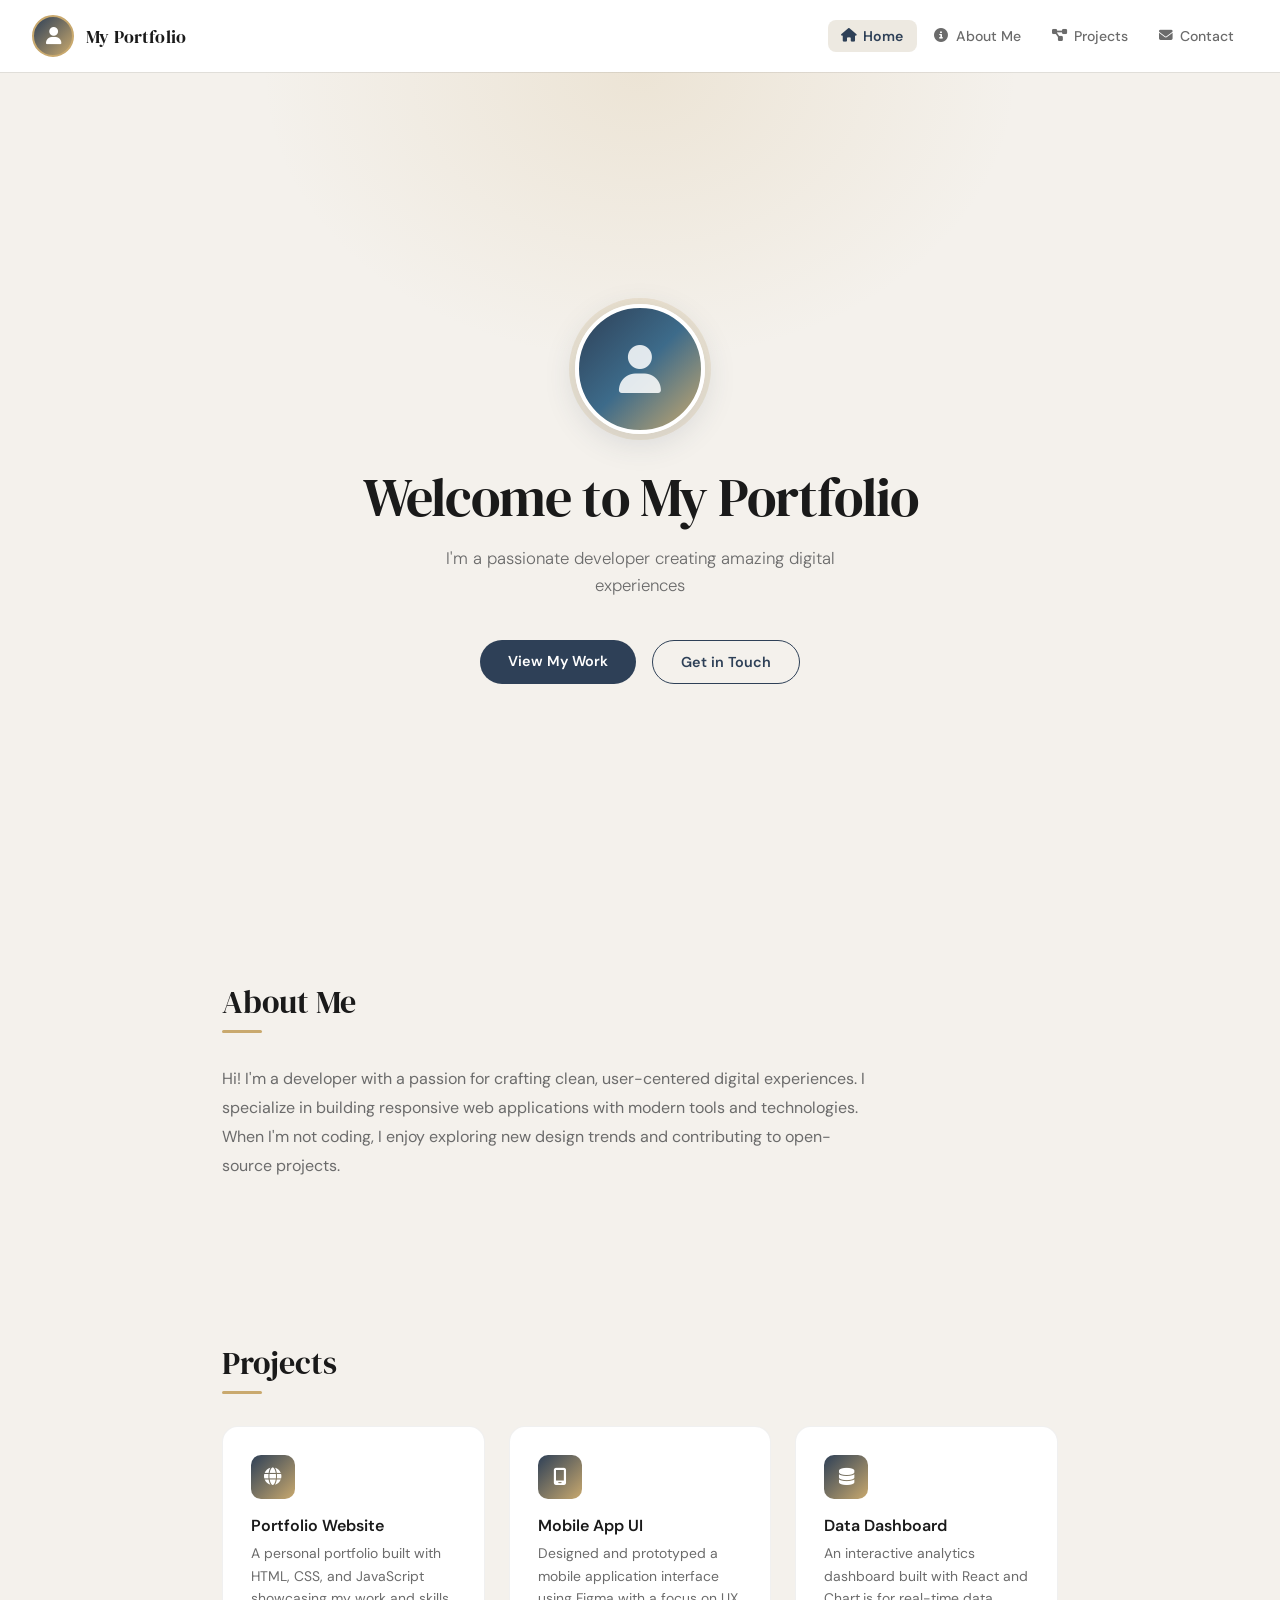
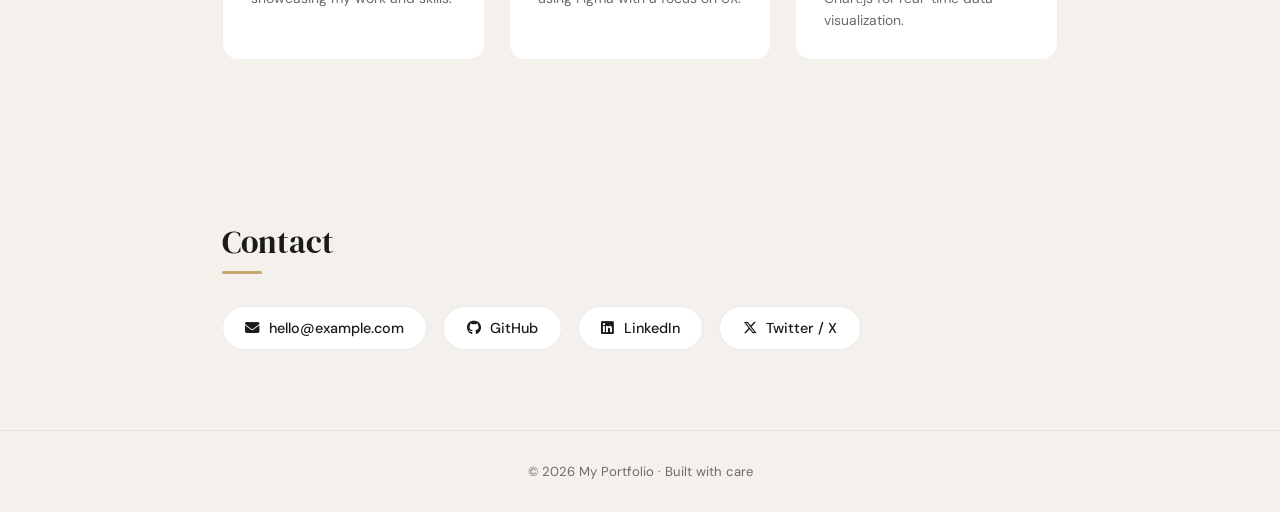
==== Gico/Heropage.html @ b4f10972 "Add files via upload" ====
<!DOCTYPE html>
<html lang="en">
<head>
  <meta charset="UTF-8" />
  <meta name="viewport" content="width=device-width, initial-scale=1.0"/>
  <title>My Portfolio</title>
  <link href="https://fonts.googleapis.com/css2?family=DM+Serif+Display:ital@0;1&family=DM+Sans:wght@300;400;500;600&display=swap" rel="stylesheet"/>
  <link rel="stylesheet" href="https://cdnjs.cloudflare.com/ajax/libs/font-awesome/6.5.0/css/all.min.css"/>
  <link rel="stylesheet" href="style.css"/>
</head>
<body>

  <!-- NAV -->
  <nav>
    <a class="nav-brand" href="#home">
      <div class="nav-avatar-placeholder">
        <i class="fa-solid fa-user"></i>
      </div>
      <span class="nav-brand-name">My Portfolio</span>
    </a>

    <button class="nav-toggle" id="navToggle" aria-label="Toggle menu">
      <i class="fa-solid fa-bars"></i>
    </button>

    <ul class="nav-links" id="navLinks">
      <li><a href="#home" class="active"><i class="fa-solid fa-house"></i> Home</a></li>
      <li><a href="#about"><i class="fa-solid fa-circle-info"></i> About Me</a></li>
      <li><a href="#projects"><i class="fa-solid fa-diagram-project"></i> Projects</a></li>
      <li><a href="#contact"><i class="fa-solid fa-envelope"></i> Contact</a></li>
    </ul>
  </nav>

  <main>
    <!-- HERO -->
    <section class="hero" id="home">
      <div class="hero-avatar-placeholder">
        <i class="fa-solid fa-user"></i>
      </div>
      <h1>Welcome to My Portfolio</h1>
      <p>I'm a passionate developer creating amazing digital experiences</p>
      <div class="hero-cta">
        <a href="#projects" class="btn btn-primary">View My Work</a>
        <a href="#contact" class="btn btn-outline">Get in Touch</a>
      </div>
    </section>

    <!-- ABOUT -->
    <section id="about">
      <h2>About Me</h2>
      <p>
        Hi! I'm a developer with a passion for crafting clean, user-centered digital experiences.
        I specialize in building responsive web applications with modern tools and technologies.
        When I'm not coding, I enjoy exploring new design trends and contributing to open-source projects.
      </p>
    </section>

    <!-- PROJECTS -->
    <section id="projects">
      <h2>Projects</h2>
      <div class="projects-grid">
        <div class="project-card">
          <div class="project-icon"><i class="fa-solid fa-globe"></i></div>
          <h3>Portfolio Website</h3>
          <p>A personal portfolio built with HTML, CSS, and JavaScript showcasing my work and skills.</p>
        </div>
        <div class="project-card">
          <div class="project-icon"><i class="fa-solid fa-mobile-screen"></i></div>
          <h3>Mobile App UI</h3>
          <p>Designed and prototyped a mobile application interface using Figma with a focus on UX.</p>
        </div>
        <div class="project-card">
          <div class="project-icon"><i class="fa-solid fa-database"></i></div>
          <h3>Data Dashboard</h3>
          <p>An interactive analytics dashboard built with React and Chart.js for real-time data visualization.</p>
        </div>
      </div>
    </section>

    <!-- CONTACT -->
    <section id="contact">
      <h2>Contact</h2>
      <div class="contact-links">
        <a class="contact-link" href="mailto:hello@example.com">
          <i class="fa-solid fa-envelope"></i> hello@example.com
        </a>
        <a class="contact-link" href="https://github.com" target="_blank">
          <i class="fa-brands fa-github"></i> GitHub
        </a>
        <a class="contact-link" href="https://linkedin.com" target="_blank">
          <i class="fa-brands fa-linkedin"></i> LinkedIn
        </a>
        <a class="contact-link" href="https://twitter.com" target="_blank">
          <i class="fa-brands fa-x-twitter"></i> Twitter / X
        </a>
      </div>
    </section>
  </main>

  <footer>
    &copy; 2026 My Portfolio · Built with care
  </footer>

  <script src="script.js"></script>
</body>
</html>
---- Gico/style.css ----
*, *::before, *::after { box-sizing: border-box; margin: 0; padding: 0; }

:root {
  --bg: #f4f1ec;
  --bg2: #ede9e1;
  --surface: #ffffff;
  --text: #1a1a1a;
  --muted: #6b6b6b;
  --accent: #2e4057;
  --accent2: #c9a96e;
  --nav-h: 72px;
}

html { scroll-behavior: smooth; }

body {
  font-family: 'DM Sans', sans-serif;
  background: var(--bg);
  color: var(--text);
  min-height: 100vh;
}

/* ── NAV ── */
nav {
  position: fixed;
  top: 0; left: 0; right: 0;
  height: var(--nav-h);
  background: var(--surface);
  box-shadow: 0 1px 0 rgba(0,0,0,.08);
  display: flex;
  align-items: center;
  padding: 0 2rem;
  z-index: 100;
  gap: 1rem;
}

.nav-brand {
  display: flex;
  align-items: center;
  gap: .75rem;
  text-decoration: none;
  flex: 1;
}

.nav-avatar {
  width: 42px;
  height: 42px;
  border-radius: 50%;
  object-fit: cover;
  border: 2px solid var(--accent2);
  background: var(--bg2);
  display: flex;
  align-items: center;
  justify-content: center;
  overflow: hidden;
  flex-shrink: 0;
}

.nav-avatar img {
  width: 100%;
  height: 100%;
  object-fit: cover;
}

.nav-avatar-placeholder {
  width: 42px;
  height: 42px;
  border-radius: 50%;
  border: 2px solid var(--accent2);
  background: linear-gradient(135deg, var(--accent) 0%, var(--accent2) 100%);
  display: flex;
  align-items: center;
  justify-content: center;
  flex-shrink: 0;
}

.nav-avatar-placeholder i {
  color: #fff;
  font-size: 1.1rem;
}

.nav-brand-name {
  font-family: 'DM Serif Display', serif;
  font-size: 1.15rem;
  color: var(--text);
  letter-spacing: .01em;
}

.nav-links {
  display: flex;
  align-items: center;
  gap: .25rem;
  list-style: none;
}

.nav-links a {
  display: flex;
  align-items: center;
  gap: .45rem;
  padding: .45rem .85rem;
  border-radius: 8px;
  text-decoration: none;
  font-size: .88rem;
  font-weight: 500;
  color: var(--muted);
  transition: background .18s, color .18s;
  white-space: nowrap;
}

.nav-links a i { font-size: .85rem; }

.nav-links a:hover,
.nav-links a.active {
  background: var(--bg2);
  color: var(--accent);
}

.nav-links a.active {
  color: var(--accent);
  font-weight: 600;
}

/* hamburger */
.nav-toggle {
  display: none;
  background: none;
  border: none;
  cursor: pointer;
  font-size: 1.3rem;
  color: var(--text);
  padding: .4rem;
}

/* ── HERO ── */
main {
  padding-top: var(--nav-h);
}

.hero {
  min-height: calc(100vh - var(--nav-h));
  display: flex;
  flex-direction: column;
  align-items: center;
  justify-content: center;
  text-align: center;
  padding: 4rem 2rem 3rem;
  background:
    radial-gradient(ellipse 60% 50% at 50% 0%, rgba(201,169,110,.18) 0%, transparent 70%),
    var(--bg);
}

.hero-avatar {
  width: 130px;
  height: 130px;
  border-radius: 50%;
  object-fit: cover;
  border: 4px solid var(--surface);
  box-shadow: 0 8px 32px rgba(46,64,87,.15), 0 0 0 6px rgba(201,169,110,.2);
  margin-bottom: 2rem;
  background: var(--bg2);
  display: flex;
  align-items: center;
  justify-content: center;
  overflow: hidden;
  animation: fadeDown .7s ease both;
}

.hero-avatar img {
  width: 100%;
  height: 100%;
  object-fit: cover;
}

.hero-avatar-placeholder {
  width: 130px;
  height: 130px;
  border-radius: 50%;
  border: 4px solid var(--surface);
  box-shadow: 0 8px 32px rgba(46,64,87,.15), 0 0 0 6px rgba(201,169,110,.2);
  margin-bottom: 2rem;
  background: linear-gradient(135deg, var(--accent) 0%, #3d6b8a 50%, var(--accent2) 100%);
  display: flex;
  align-items: center;
  justify-content: center;
  animation: fadeDown .7s ease both;
  flex-shrink: 0;
}

.hero-avatar-placeholder i {
  font-size: 3rem;
  color: rgba(255,255,255,.85);
}

.hero h1 {
  font-family: 'DM Serif Display', serif;
  font-size: clamp(2rem, 6vw, 3.4rem);
  font-weight: 400;
  color: var(--text);
  line-height: 1.15;
  letter-spacing: -.02em;
  margin-bottom: 1rem;
  animation: fadeUp .7s .15s ease both;
}

.hero p {
  font-size: 1.05rem;
  color: var(--muted);
  font-weight: 300;
  max-width: 420px;
  line-height: 1.65;
  animation: fadeUp .7s .25s ease both;
}

.hero-cta {
  display: flex;
  gap: 1rem;
  margin-top: 2.5rem;
  flex-wrap: wrap;
  justify-content: center;
  animation: fadeUp .7s .35s ease both;
}

.btn {
  padding: .75rem 1.75rem;
  border-radius: 50px;
  font-size: .9rem;
  font-weight: 600;
  cursor: pointer;
  border: none;
  text-decoration: none;
  transition: transform .18s, box-shadow .18s;
}

.btn:hover { transform: translateY(-2px); box-shadow: 0 8px 24px rgba(0,0,0,.12); }

.btn-primary {
  background: var(--accent);
  color: #fff;
}

.btn-outline {
  background: transparent;
  color: var(--accent);
  border: 1.5px solid var(--accent);
}

/* ── SECTIONS ── */
section {
  max-width: 900px;
  margin: 0 auto;
  padding: 5rem 2rem;
}

section h2 {
  font-family: 'DM Serif Display', serif;
  font-size: 2rem;
  font-weight: 400;
  margin-bottom: 2rem;
  position: relative;
  display: inline-block;
}

section h2::after {
  content: '';
  display: block;
  width: 40px;
  height: 3px;
  background: var(--accent2);
  margin-top: .4rem;
  border-radius: 2px;
}

/* About */
#about p {
  font-size: 1rem;
  color: var(--muted);
  line-height: 1.8;
  max-width: 650px;
}

/* Projects */
.projects-grid {
  display: grid;
  grid-template-columns: repeat(auto-fill, minmax(260px, 1fr));
  gap: 1.5rem;
}

.project-card {
  background: var(--surface);
  border-radius: 16px;
  padding: 1.75rem;
  border: 1px solid rgba(0,0,0,.06);
  transition: transform .2s, box-shadow .2s;
  cursor: pointer;
}

.project-card:hover {
  transform: translateY(-4px);
  box-shadow: 0 12px 40px rgba(46,64,87,.1);
}

.project-icon {
  width: 44px;
  height: 44px;
  border-radius: 10px;
  background: linear-gradient(135deg, var(--accent), var(--accent2));
  display: flex;
  align-items: center;
  justify-content: center;
  color: #fff;
  font-size: 1.1rem;
  margin-bottom: 1rem;
}

.project-card h3 {
  font-size: 1rem;
  font-weight: 600;
  margin-bottom: .4rem;
}

.project-card p {
  font-size: .87rem;
  color: var(--muted);
  line-height: 1.6;
}

/* Contact */
.contact-links {
  display: flex;
  flex-wrap: wrap;
  gap: 1rem;
}

.contact-link {
  display: flex;
  align-items: center;
  gap: .6rem;
  padding: .75rem 1.4rem;
  border-radius: 50px;
  background: var(--surface);
  border: 1px solid rgba(0,0,0,.08);
  text-decoration: none;
  color: var(--text);
  font-size: .9rem;
  font-weight: 500;
  transition: background .18s, transform .18s;
}

.contact-link:hover {
  background: var(--accent);
  color: #fff;
  transform: translateY(-2px);
}

.contact-link i { font-size: .9rem; }

/* ── FOOTER ── */
footer {
  text-align: center;
  padding: 2rem;
  font-size: .82rem;
  color: var(--muted);
  border-top: 1px solid rgba(0,0,0,.07);
}

/* ── ANIMATIONS ── */
@keyframes fadeDown {
  from { opacity: 0; transform: translateY(-20px); }
  to   { opacity: 1; transform: translateY(0); }
}

@keyframes fadeUp {
  from { opacity: 0; transform: translateY(20px); }
  to   { opacity: 1; transform: translateY(0); }
}

/* ── RESPONSIVE ── */
@media (max-width: 640px) {
  .nav-toggle { display: block; }
  .nav-links {
    display: none;
    position: absolute;
    top: var(--nav-h);
    left: 0; right: 0;
    background: var(--surface);
    flex-direction: column;
    padding: 1rem;
    box-shadow: 0 8px 20px rgba(0,0,0,.08);
    gap: .1rem;
  }
  .nav-links.open { display: flex; }
  .nav-links a { width: 100%; padding: .7rem 1rem; }
}
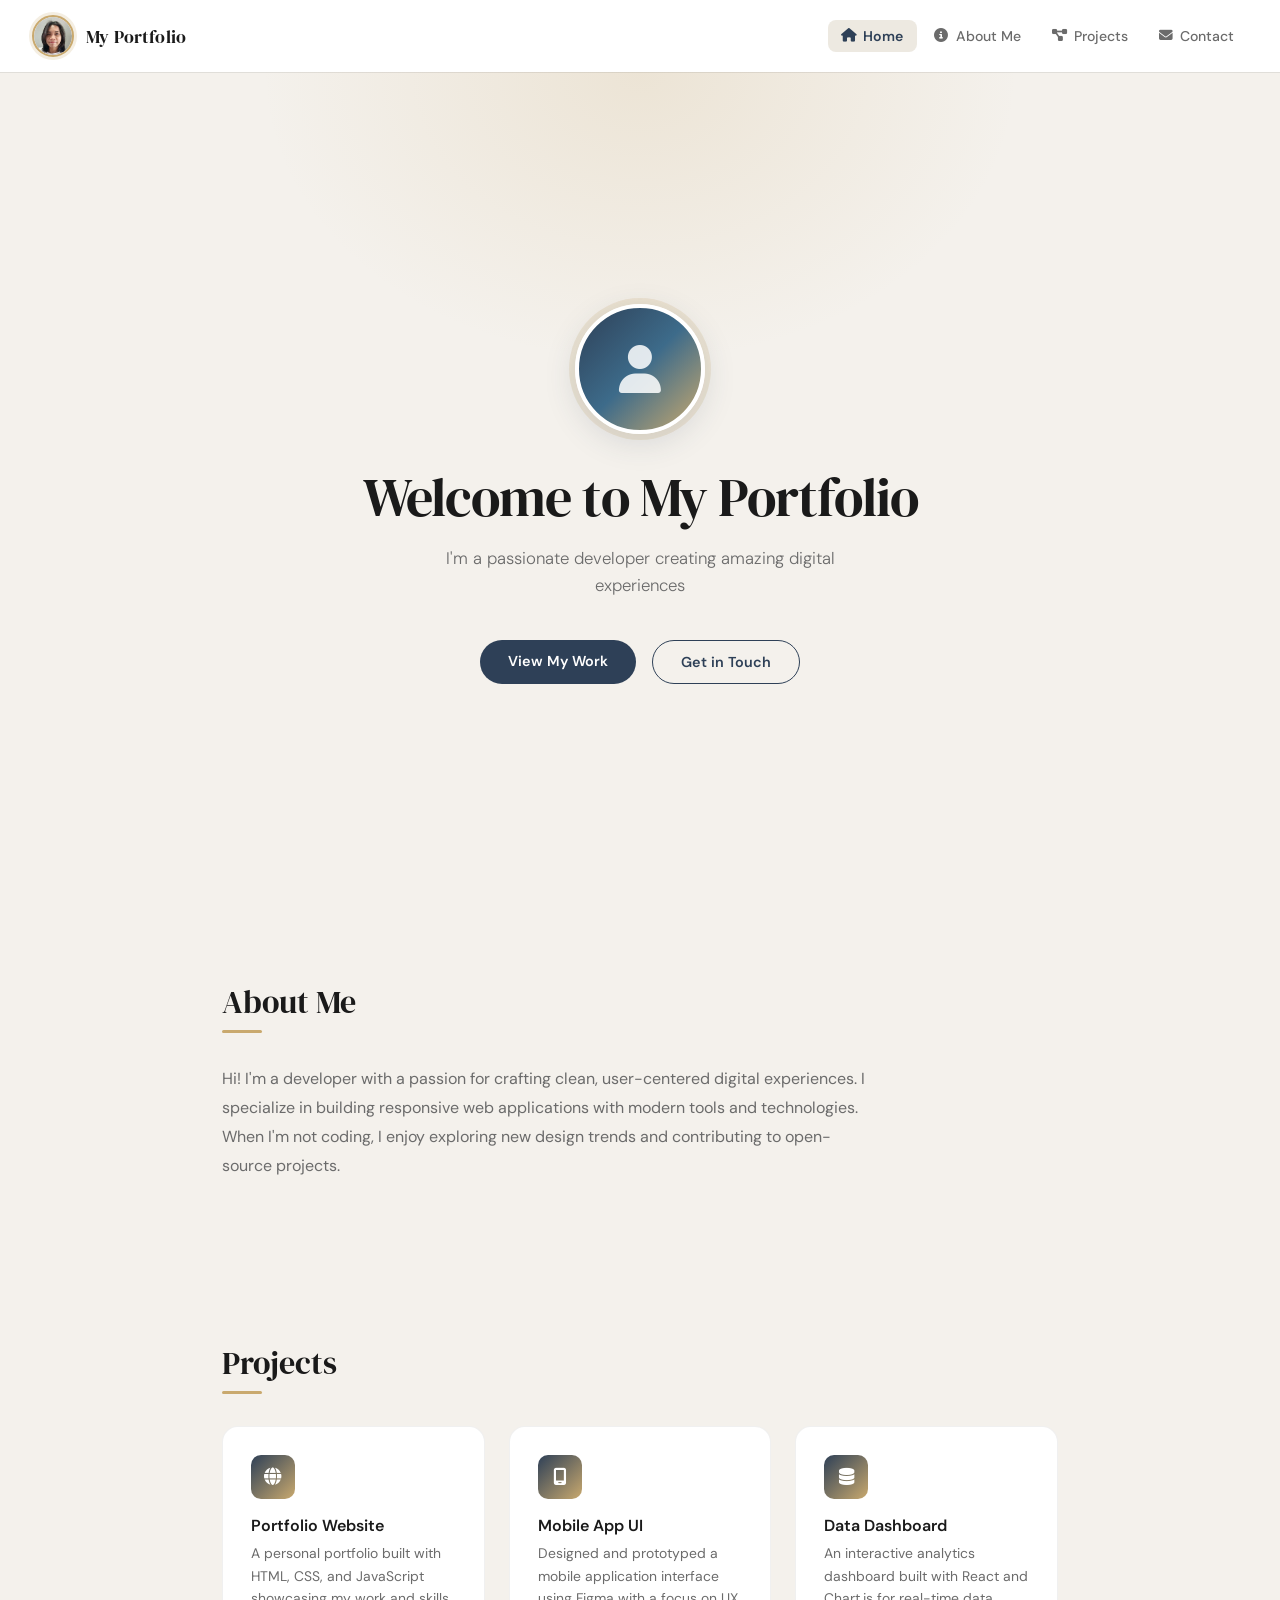
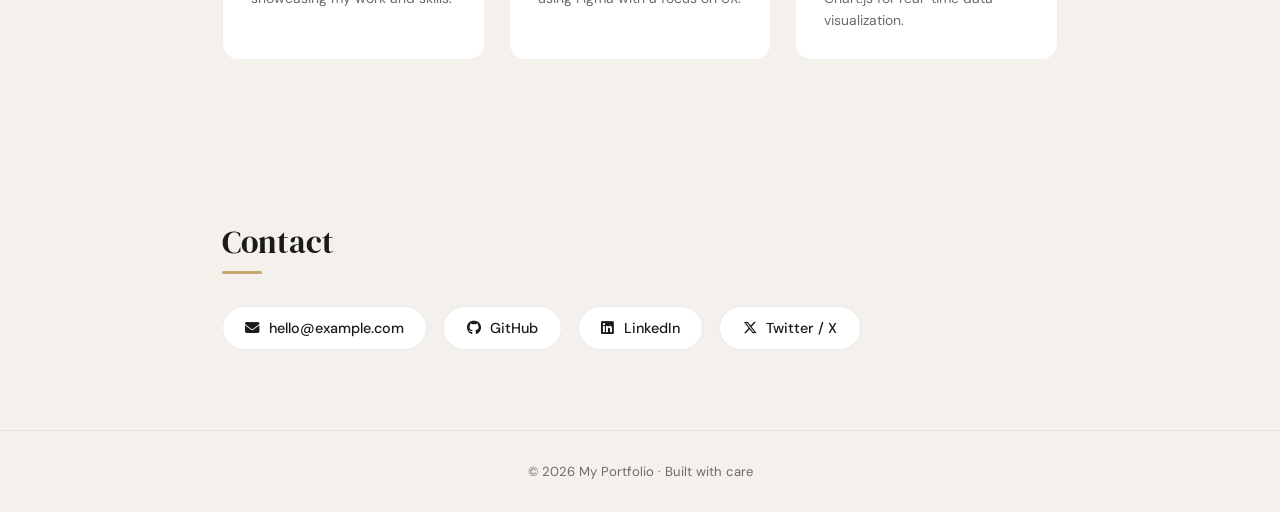
==== commit 3933c2b4: "added a profile pic on navbar" ====
--- a/Gico/Heropage.html
+++ b/Gico/Heropage.html
@@ -13,8 +13,8 @@
   <!-- NAV -->
   <nav>
     <a class="nav-brand" href="#home">
-      <div class="nav-avatar-placeholder">
-        <i class="fa-solid fa-user"></i>
+      <div class="nav-avatar">
+        <img src="gico.jpg" alt="profile_photo">
       </div>
       <span class="nav-brand-name">My Portfolio</span>
     </a>
--- a/Gico/style.css
+++ b/Gico/style.css
@@ -46,20 +46,22 @@
   width: 42px;
   height: 42px;
   border-radius: 50%;
-  object-fit: cover;
-  border: 2px solid var(--accent2);
+  border: 2.5px solid var(--accent2);
   background: var(--bg2);
   display: flex;
   align-items: center;
   justify-content: center;
   overflow: hidden;
   flex-shrink: 0;
+  box-shadow: 0 0 0 3px rgba(201,169,110,.2);
 }
 
 .nav-avatar img {
   width: 100%;
   height: 100%;
   object-fit: cover;
+  display: block;
+  border-radius: 50%;
 }
 
 .nav-avatar-placeholder {
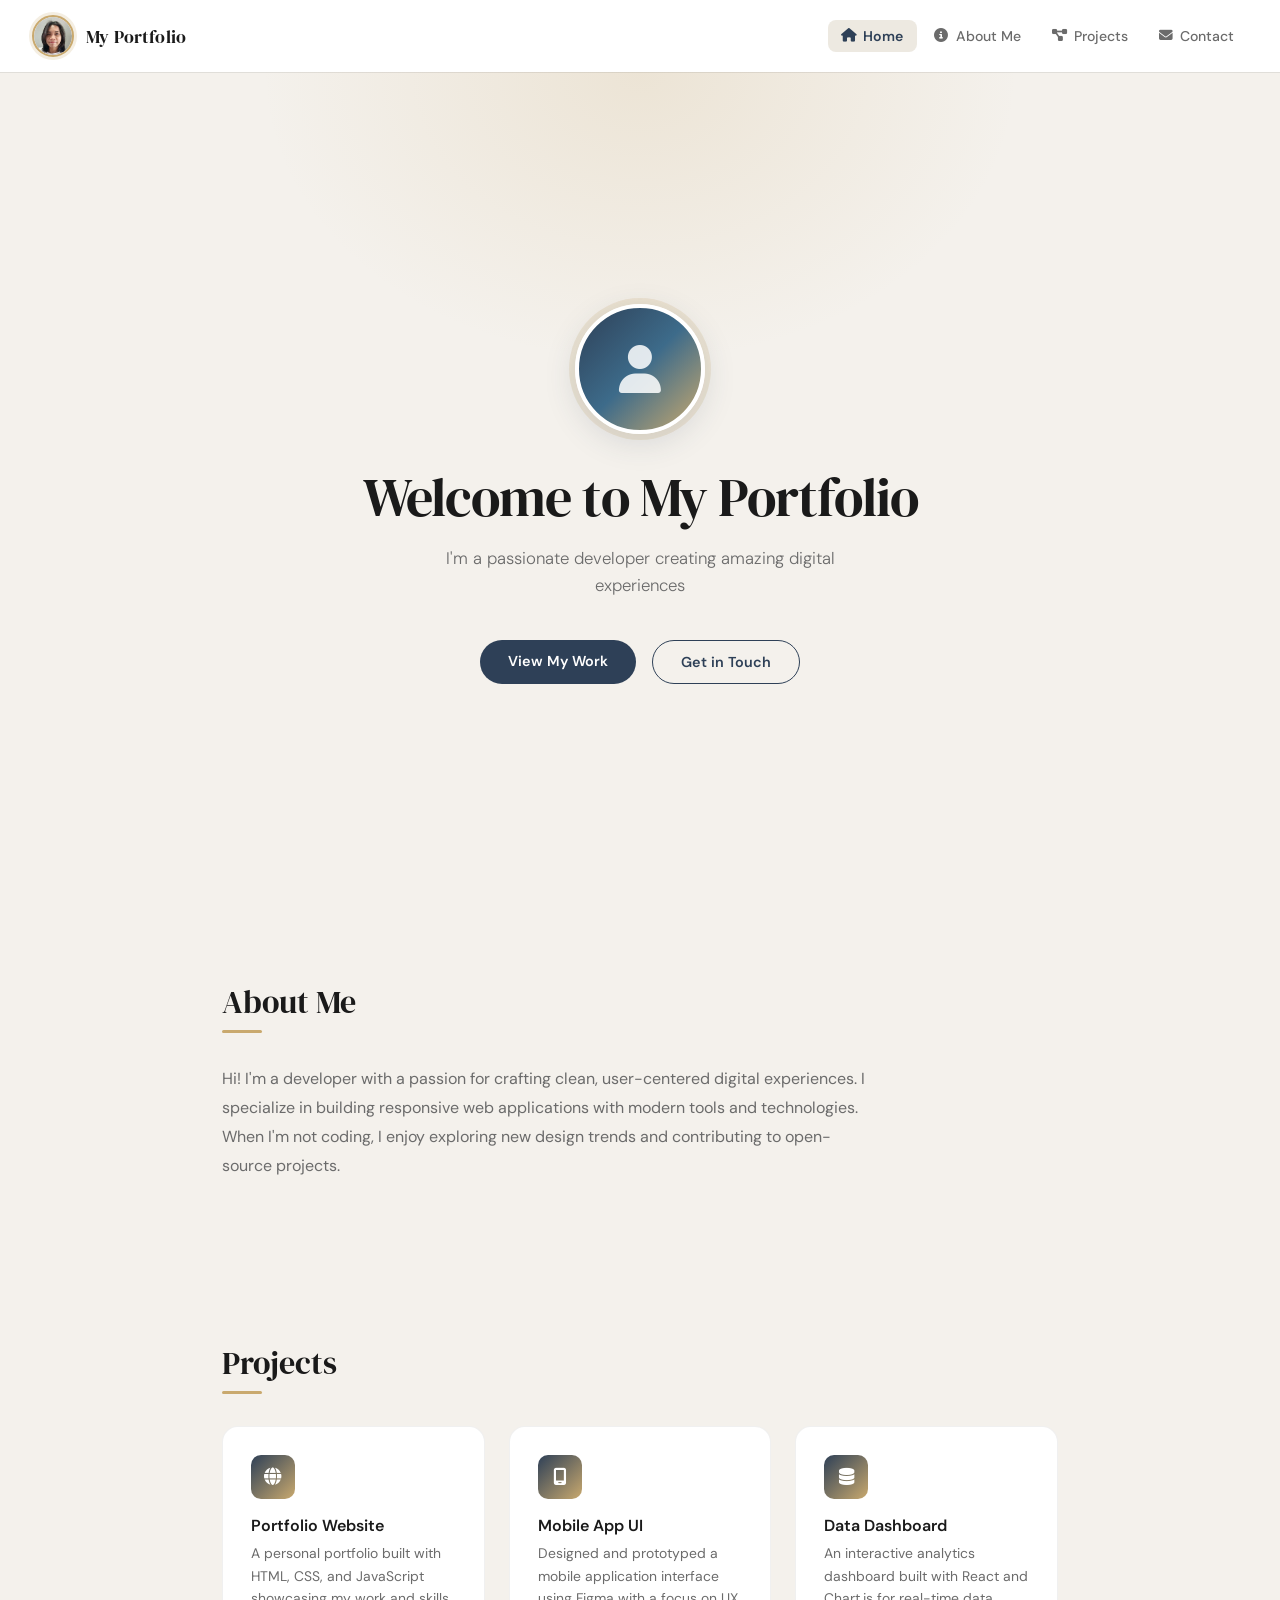
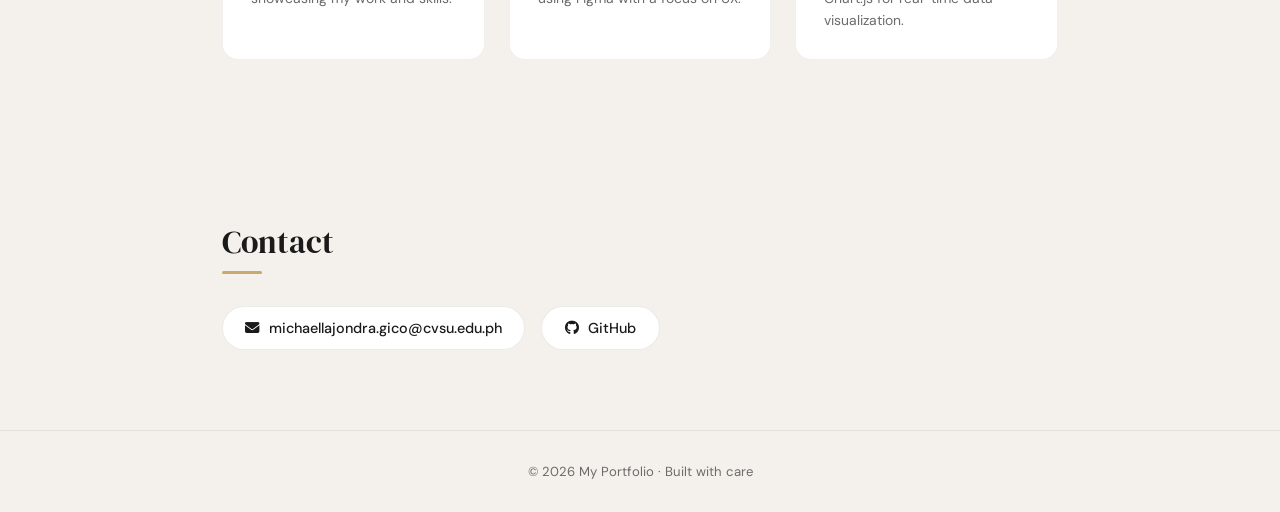
==== commit 1c7e4d24: "fixed something on contacts" ====
--- a/Gico/Heropage.html
+++ b/Gico/Heropage.html
@@ -81,17 +81,11 @@
     <section id="contact">
       <h2>Contact</h2>
       <div class="contact-links">
-        <a class="contact-link" href="mailto:hello@example.com">
-          <i class="fa-solid fa-envelope"></i> hello@example.com
+        <a class="contact-link" href="mailto:michaellajondra.gico@cvsu.edu.ph">
+          <i class="fa-solid fa-envelope"></i> michaellajondra.gico@cvsu.edu.ph
         </a>
-        <a class="contact-link" href="https://github.com" target="_blank">
+        <a class="contact-link" href="https://github.com/michaellajondragico" target="_blank">
           <i class="fa-brands fa-github"></i> GitHub
-        </a>
-        <a class="contact-link" href="https://linkedin.com" target="_blank">
-          <i class="fa-brands fa-linkedin"></i> LinkedIn
-        </a>
-        <a class="contact-link" href="https://twitter.com" target="_blank">
-          <i class="fa-brands fa-x-twitter"></i> Twitter / X
         </a>
       </div>
     </section>
